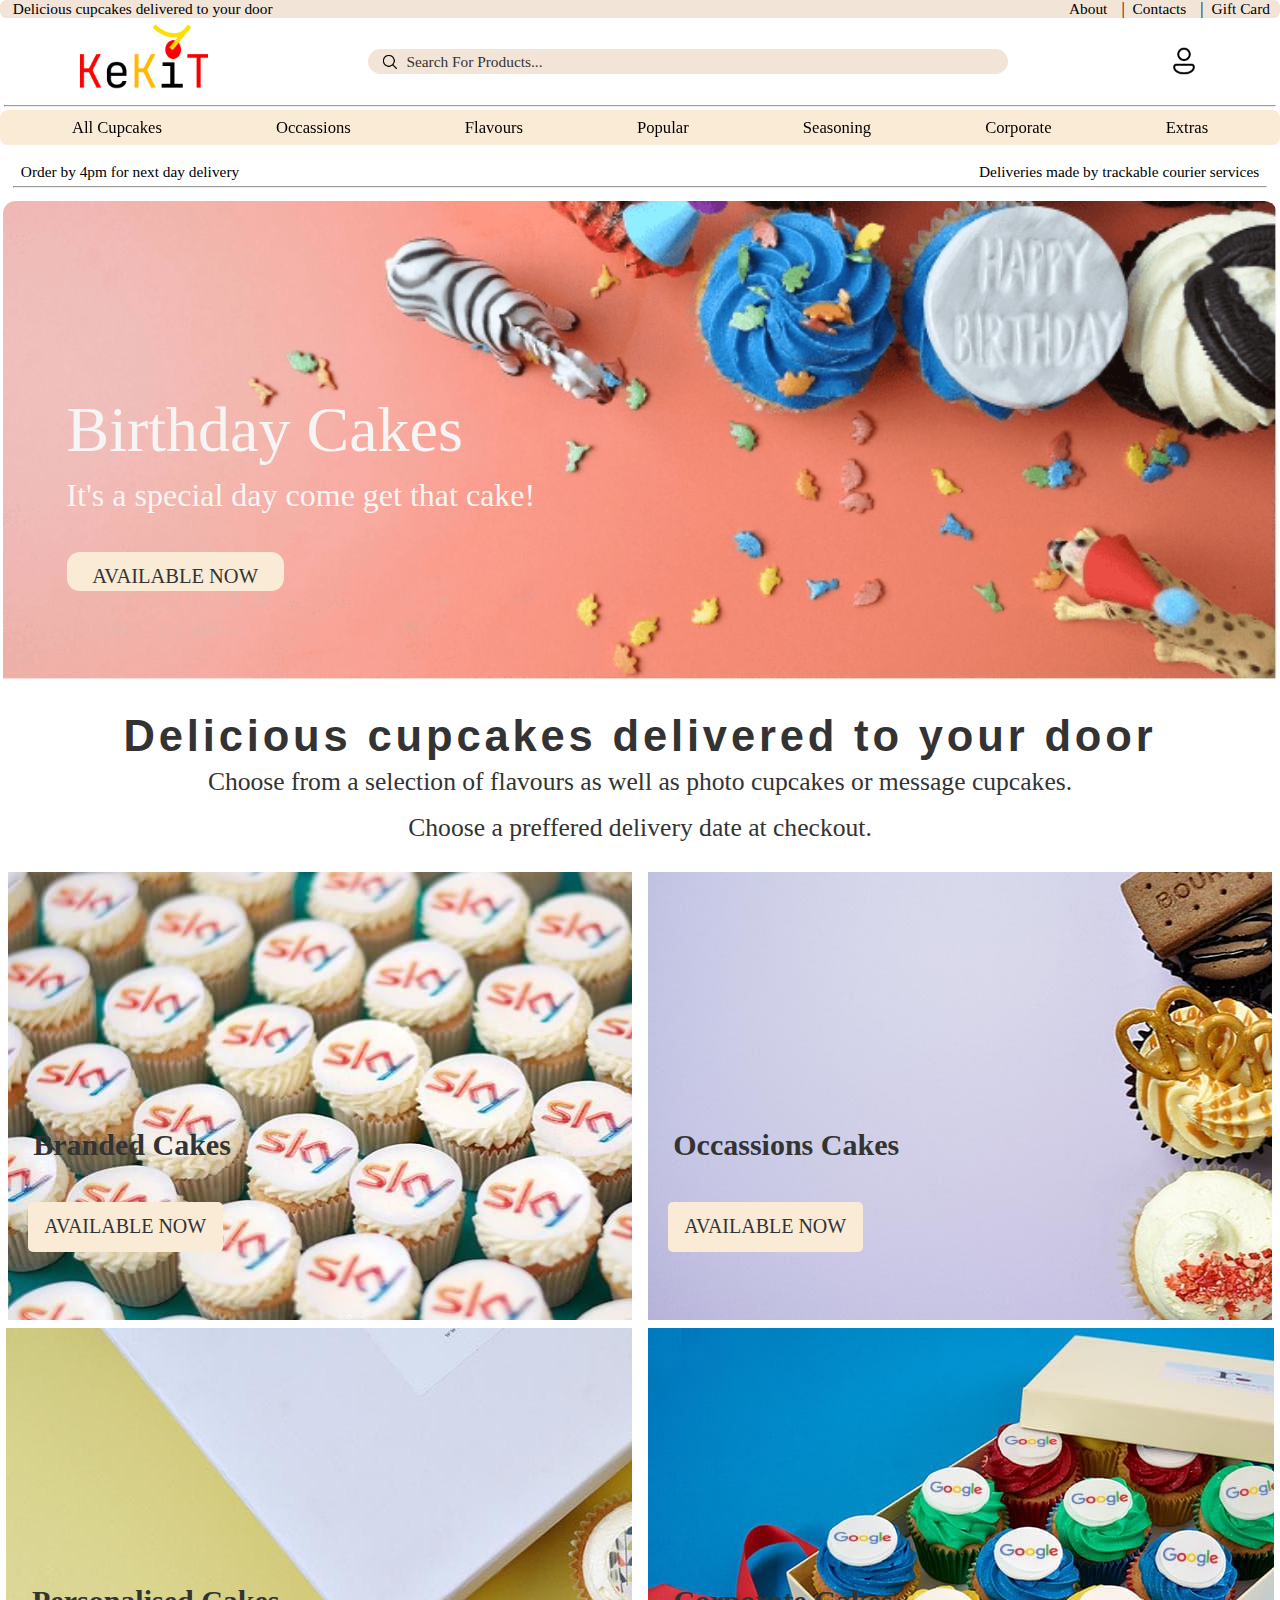
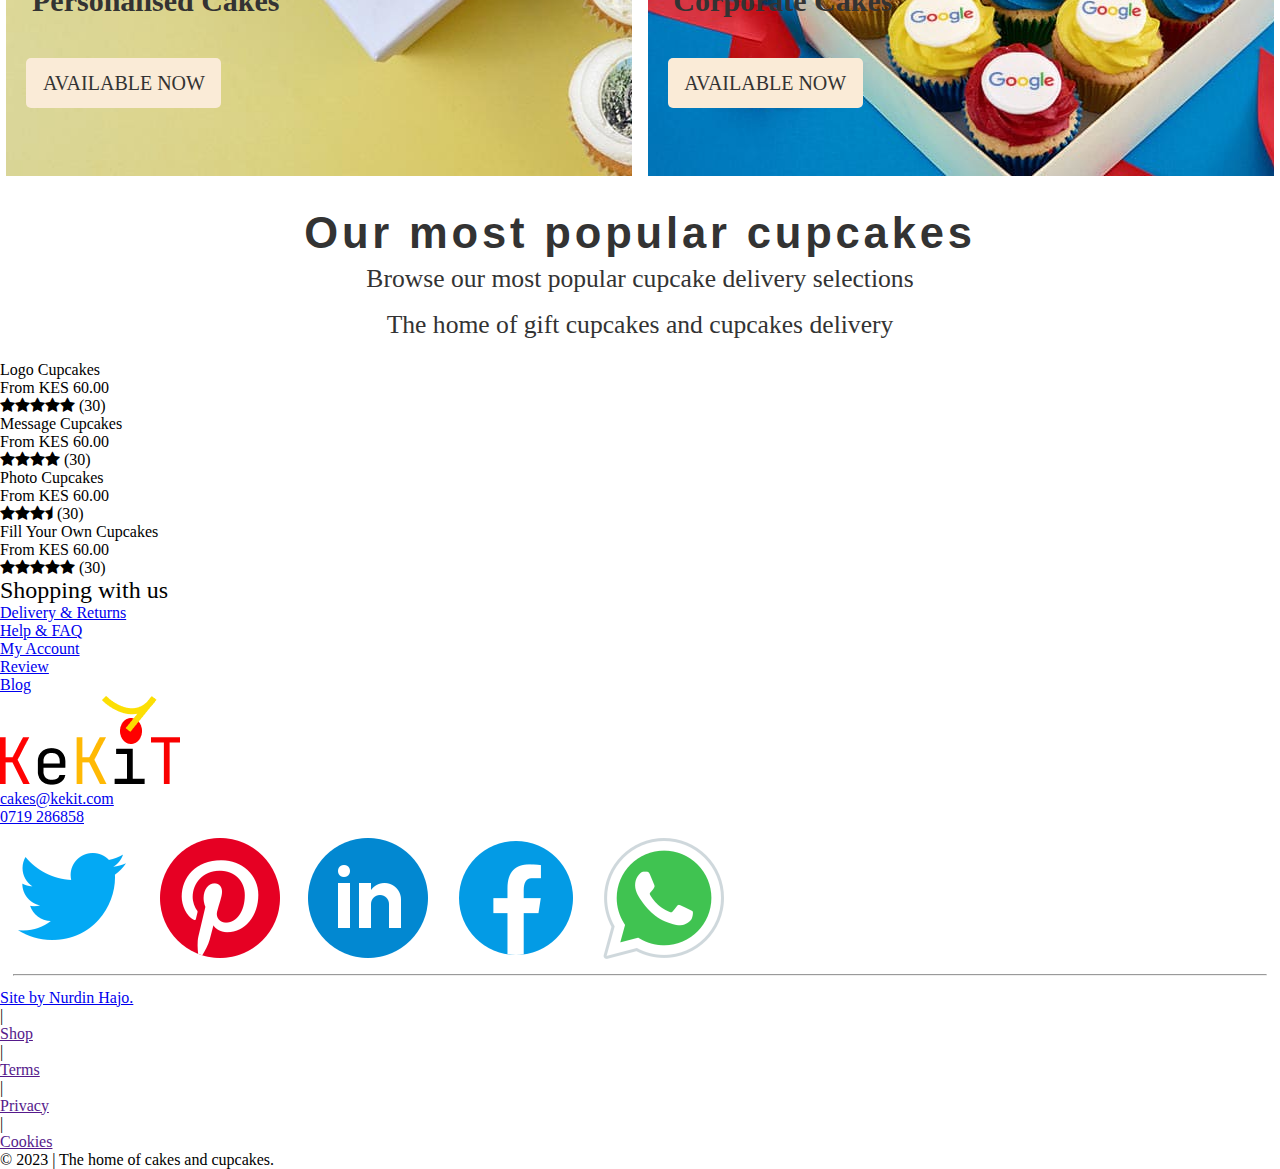
==== index.html @ 591b1cf3 "Style - Improved font responsiveness" ====
<!DOCTYPE html>
<html lang="en">
<head>
 <meta charset="utf-8" />
 <meta http-equiv="X-UA-Compatible" content="IE=edge" />
 <meta name="viewport" content="width=device-width, initial-scale=1.0" />
 <title>Home - KeKiT</title>
 <meta name="viewport" content="width=device-width, initial-scale=1" />
 <!------------------Font Awesome CDN------------------------>
 <link
   rel="stylesheet"
   href="https://stackpath.bootstrapcdn.com/font-awesome/4.7.0/css/font-awesome.min.css"
 />
 <!------------------Font Awesome CDN------------------------>

 <link rel="icon" href="/img/cake ico.ico" /> 
 <link rel="stylesheet" type="text/css" media="screen" href="./cake.css" />
 <script src="./cake.js"></script>
</head>
<body>
  <!------------------- Div 1----------------------------------->
  <div class="info">
    <p>Delicious  cupcakes delivered to your door</p>
    <span>
     <p>About</p> |&nbsp;
     <p>Contacts</p> |&nbsp;
     <p>Gift Card</p>
    </span>
  </div>

     <!------------------- Div 2----------------------------------->

    
     <div class="logo">
      <a href="cake.html"> <img title="KeKiT" src="/img/Logo.png" alt="KeKiT" /></a>
      <div class="search">
        <input
          type="search"
          placeholder="Search for products..."
          minlength="5"
        />
      </div>
      <div class="user">
        <img src="/img/User.png" alt="User" />
      </div>
    </div>
    <hr class="hr1" />
   <!------------------- Div 3----------------------------------->
   <div class="nav">
    <ul>
      <li>
        <a href="#">All Cupcakes</a>
        <div class="sub-menu-1">
          <ul>
            <li><a href="#">Cupcakes</a></li>
            <li><a href="#">Cupcakes</a></li>
            <li class="hover-me">
              <a href="#"><i class="fa fa-angle-right"></i>Cupcakes</a>
              <div class="sub-menu-2">
                <ul>
                  <li><a href="#">Cupcake 1</a></li>
                  <li><a href="#">Cupcake 2</a></li>
                  <li><a href="#">Cupcake 3</a></li>
                  <li><a href="#">Cupcake 4</a></li>
                </ul>
              </div>
            </li>
            <li class="hover-me">
              <a href="#"><i class="fa fa-angle-right"></i>Cupcakes</a>
              <div class="sub-menu-2">
                <ul>
                  <li><a href="#">Cupcake 1</a></li>
                  <li><a href="#">Cupcake 2</a></li>
                  <li><a href="#">Cupcake 3</a></li>
                  <li><a href="#">Cupcake 4</a></li>
                </ul>
              </div>
            </li>
          </ul>
        </div>
      </li>
      <li>
        <a href="#">Occassions</a>
      </li>
      <li>
        <a href="#">Flavours</a>
        <div class="sub-menu-1">
          <ul>
            <li><a href="#">Cupcakes</a></li>
            <li><a href="#">Cupcakes</a></li>
            <li class="hover-me">
              <a href="#"><i class="fa fa-angle-right"></i>Cupcakes</a>
              <div class="sub-menu-2">
                <ul>
                  <li><a href="#">Cupcake 1</a></li>
                  <li><a href="#">Cupcake 2</a></li>
                  <li><a href="#">Cupcake 3</a></li>
                  <li><a href="#">Cupcake 4</a></li>
                </ul>
              </div>
            </li>
            <li class="hover-me">
              <a href="#"><i class="fa fa-angle-right"></i>Cupcakes</a>
              <div class="sub-menu-2">
                <ul>
                  <li><a href="#">Cupcake 1</a></li>
                  <li><a href="#">Cupcake 2</a></li>
                  <li><a href="#">Cupcake 3</a></li>
                  <li><a href="#">Cupcake 4</a></li>
                </ul>
              </div>
            </li>
          </ul>
        </div>
      </li>
      </li>
      <li>
        <a href="#">Popular</a>
      </li>
      <li>
        <a href="#">Seasoning</a>
      </li>
      <li>
        <a href="#">Corporate</a>
        <div class="sub-menu-1">
          <ul>
            <li><a href="#">Cupcakes</a></li>
            <li><a href="#">Cupcakes</a></li>
            <li class="hover-me">
              <a href="#"><i class="fa fa-angle-right"></i>Cupcakes</a>
              <div class="sub-menu-2">
                <ul>
                  <li><a href="#">Cupcake 1</a></li>
                  <li><a href="#">Cupcake 2</a></li>
                  <li><a href="#">Cupcake 3</a></li>
                  <li><a href="#">Cupcake 4</a></li>
                </ul>
              </div>
            </li>
            <li class="hover-me">
              <a href="#"><i class="fa fa-angle-right"></i>Cupcakes</a>
              <div class="sub-menu-2">
                <ul>
                  <li><a href="#">Cupcake 1</a></li>
                  <li><a href="#">Cupcake 2</a></li>
                  <li><a href="#">Cupcake 3</a></li>
                  <li><a href="#">Cupcake 4</a></li>
                </ul>
              </div>
            </li>
          </ul>
        </div>
      </li>
      </li>
      <li>
        <a href="#">Extras</a>
      </li>
    </ul>
  </div>

  <!------------------- Div 4----------------------------------->  
  <div class="delivery">
    <p>Order by 4pm for next day delivery</p>
    <p>Deliveries made by trackable courier services</p>
  </div>

  <hr>
    <!------------------- Div 5----------------------------------->  

  <main>
    <div class="container">   
      <div class="column-1">
        <h1>Birthday Cakes </h1>
        <h2>It's a special day come get that cake!</h2>
        <a href="#"><button class="btn">AVAILABLE NOW</button></a>
      </div> 
    </div> 

    <!------------------- Div 6----------------------------------->
    <div class="more">
      <h3>Delicious cupcakes delivered to your door</h3>
      <p>Choose from a selection of flavours as well as photo cupcakes or message cupcakes.  </p>
      <p>Choose a preffered delivery date at checkout.</p>
    </div>
      <!------------------- Div 7----------------------------------->
      <div class="pics">  
        <div class="pic-1"><h3>Branded Cakes</h3>
          <a href="#"><button class="bttn">AVAILABLE NOW</button></a>
        </div>
        
        <div class="pic-2"><h3>Occassions Cakes</h3>
          <a href="#"><button class="bttn">AVAILABLE NOW</button></a>
        </div>
      </div>
        <div class="pics-2">
            
          <div class="pic-3"> <h3>Personalised Cakes</h3>
           <a href="#"><button class="bttn">AVAILABLE NOW</button></a>
          </div>
              
          <div class="pic-4"><h3>Corporate Cakes</h3>
            <a href="#"><button class="bttn">AVAILABLE NOW</button></a>
          </div>
        </div>
      
        </main>
  <!------------------- Div 8-------------------------------->


  <div class="more2">
    <h3>Our most popular cupcakes</h3>
    <p>Browse our most popular cupcake delivery selections</p>
    <p>The home of gift cupcakes and cupcakes delivery</p>
  </div>
    <!------------ Div 7 (Same Css Code as Div 7)--------------->

    <div class="d-block">
      <div class="frame">
        <div class="block-1"></div>
         <h4>Logo Cupcakes</h4>
         <p>From KES 60.00</p>
   
          <p class="star"><i class="fa fa-star"></i><i class="fa fa-star"></i><i class="fa fa-star"></i><i class="fa fa-star"></i><i class="fa fa-star"></i>&nbsp;<span class="rating">(30)</span> 
          </p>
        
    </div>
     <div class="frame">
        <div class="block-2"></div>
         <h4>Message Cupcakes</h4>
        <p>From KES 60.00</p>
        <p class="star"><i class="fa fa-star"></i><i class="fa fa-star"></i><i class="fa fa-star"></i><i class="fa fa-star"></i>&nbsp;<span class="rating">(30)</span> </p>
    </div>
    <div class="frame">
        <div class="block-3"></div>
         <h4>Photo Cupcakes</h4>
        <p>From KES 60.00</p>
        <p class="star"><i class="fa fa-star"></i><i class="fa fa-star"></i><i class="fa fa-star"></i><i class="fa fa-star-half"></i>&nbsp;<span class="rating">(30)</span> </p>
    </div>
      <div class="frame">
        <div class="block-4"></div>
         <h4>Fill Your Own Cupcakes</h4>
        <p>From KES 60.00</p>
        <p class="star"><i class="fa fa-star"></i><i class="fa fa-star"></i><i class="fa fa-star"></i><i class="fa fa-star"></i><i class="fa fa-star"></i>&nbsp;<span class="rating">(30)</span>        
      </div>
    </div>
    <!------------------- Div 9-------------------------------->
    <div class="footer1">
      <div class="shop">
        <h2>Shopping with us</h2>
        <a href="#"><p>Delivery & Returns</p></a>
        <a href="#"><p>Help & FAQ</p></a>
        <a href="#"><p>My Account</p></a>
        <a href="#"><p>Review</p></a>
        <a href="#"><p>Blog</p></a>
      </div>
      <div class="socials">
        <img id="logo" src="/img/Logo.png" alt="KeKiT Logo">
        <a href="mailto:cakes@kekit.com"><p>cakes@kekit.com</p></a>
        <a href="tel:+254 719 286858"><p>0719 286858</p></a>
    
        <a class="social" href=""><img src="/img/Twitter.png" alt=""></a>
        <a class="social" href=""><img src="/img/Pininterest.png" alt=""></a>
        <a class="social" href=""><img src="/img/LinkedIn.png" alt=""></a>
        <a class="social" href=""><img src="/img/Facebook.png" alt=""></a>
        <a class="social" href=""><img src="/img/WhatsApp.png" alt=""></a>
      </div>
     </div>
        <!------------------- Div 11 (FOOTER)-------------------------------->
     <hr>
     <footer>
      <div class="extra1">
    <ul>
      <li><a href="https://github.com/nurdinhajo" target="_blank">Site by Nurdin Hajo.</a></li><span class="divider">|</span>
    
      <li><a href="">Shop </a></li><span class="divider">|</span>
      <li><a href="">Terms</a></li><span class="divider">|</span>
      <li><a href="">Privacy</a></li><span class="divider">|</span>
      <li><a href="">Cookies</a></li>
    </ul>
      </div>
      <div class="extra2">
        <p>&#169 2023 | The home of cakes and cupcakes.</p>
      </div> 
     </footer>
</body>
</html>
---- cake.css ----
* {
 padding: 0;
 margin: 0;
 box-sizing: border-box;
 font-family: Cambria, Cochin, Georgia, Times, "Times New Roman", serif;
 font-weight: 500;
 position: relative;
}

*::selection {
 background-color: #333;
 color: whitesmoke;
}

:root {
 --peach: #f2e5d7;
 --hover: rgb(83, 80, 80);
 --star-unicode: \2B50;
}

::-webkit-scrollbar {
 width: 10px;
 border-radius: 10px;
 background-color: antiquewhite;
}

::-webkit-scrollbar-thumb {
 border-radius: 10px;
 background-color: rgb(233, 203, 163);
}

body {
 width: 100%;
 overflow: auto;
 overflow-x: hidden;
 height: auto;
}

/*----------------------Div 1--------------------------------*/

.info {
 align-items: center;
 width: auto;
 height: auto;
 box-sizing: border-box;
 border: 0;
 border-radius: 0.5vw;
 background-color: var(--peach);
 display: flex;
 justify-content: space-between;
 font-weight: 400;
}
.info p:first-child{
 margin-left: 1vw;
}
.info p {
 padding: 0;
 font-size: 1.2vw;
}

.info span p {
 display: inline-block;
 padding-right: 10px;
 cursor: pointer;
 text-decoration: none;
 color: black;
}

.info span p:hover {
 color: var(--hover);
}

/*----------------------Div 2--------------------------------*/
.logo {
 box-sizing: border-box;
 border: 0;
 width: 100%;
 height: auto;
 display: flex;
 justify-content: space-around;
 margin-top: -0.6vw;
}

.logo img {
 width: 10vw;
 padding: 1vw 0;
}

input[type="search"] {
 position: relative;
 text-indent: 2vw;
 width: 50vw;
 height: 2vw;
 text-transform: capitalize;
 font-size: 1.2vw;
 font-weight: 500;
 outline: none;
 margin-top: 3vw;
 padding: 0 1vw;
 border-radius: 2vw;
 border: 0;
 background-color: var(--peach);
}

input[type="search"]::placeholder {
 background-image: url(/img/Search.png);
 background-size: cover;
 background-repeat: no-repeat;
 font-size: 1.2vw;
 font-weight: 500;
 background-size: 1.4vw;
 color: #333;
 background-color: var(--peach);
}

.user img {
 margin-top: 1.7vw;
 width: 2.5vw;
 cursor: pointer;
}

.hr1 {
 margin: 0 0.3vw 0.2vw;
}

/*----------------------Div 3--------------------------------*/
.nav {
 position: sticky;
 top: 0.1vw;
 z-index: 1;
}

.nav ul {
 margin: 0;
 margin-bottom: 1vw;
 border-radius: 8px;
 text-align: center;
 list-style-type: none;
 background-color: antiquewhite;
}

.nav ul li {
 display: inline-flex;
 margin: 0 3vw;
 font-size: 1.3vw;
 box-sizing: border-box;
}

.nav ul li a {
 padding: 0.6vw 1.3vw;
 text-decoration: none;
 color: black;
}

.nav ul li a:hover {
 text-decoration: underline;
 color: #333;
}

.sub-menu-1 {
 display: none;
}

.nav ul li:hover .sub-menu-1 {
 position: absolute;
 z-index: 1;
 display: block;
 background-color: antiquewhite;
 width: 12vw;
 margin-top: 2vw;
 margin-left: -1.2vw;
 padding: 0;
}

.nav ul li:hover .sub-menu-1 ul li {
 width: 12vw;
 margin-left: 1.3vw;
 border-bottom: 0.1vw dotted;
 margin: 0;
 box-sizing: border-box;
}

.nav ul li:hover .sub-menu-1 ul li:nth-child(4) {
 border-bottom: none;
 align-content: center;
}

.hover-me .fa {
 float: right;
 top: 0.2vw;
 margin-left: 3.5vw;
}

.sub-menu-2 {
 display: none;
}

.hover-me:hover .sub-menu-2 {
 position: absolute;
 display: block;
 width: 12vw;
 background-color: antiquewhite;
 margin-left: 12.05vw;
}

/*----------------------Div 4--------------------------------*/

.delivery {
 margin: 0 8px;
 padding: 5px 0;
 display: flex;
 justify-content: space-between;
}

.delivery p {
 margin: 0 1vw;
 font-size: 1.2vw;
}

hr {
 margin: 0 1vw 1vw;
}

/*----------------------Div 5--------------------------------*/

.container {
 width: auto;
 height: 50vw;
 margin: 0 0.2vw;
 background: url(/img/bday.png) no-repeat;
 border-radius: 1vw;
 background-size: 100%, 0;
 display: flex;
}

.column-1 {
 display: block;
 block-size: 25%;
 margin: 15vw 0 0 5vw;
}

.column-1 h1 {
 font-size: 5vw;
 font-weight: 500;
 color: whitesmoke;
}

.column-1 h2 {
 font-size: 2.5vw;
 margin-top: 10px;
 color: whitesmoke;
}

.btn {
 min-width: 4vw;
 height: 3vw;
 color: #333;
 padding: 1vw 2vw;
 margin-top: 3vw;
 font-size: 1.6vw;
 cursor: pointer;
 transition: all 0.3s ease;
 position: relative;
 display: inline-block;
 outline: none;
 overflow: hidden;
 border-radius: 1vw;
 border: none;
 background-color: antiquewhite;
}

.btn:hover {
 border-radius: 1vw;
 padding-right: 5vw;
 padding-left: 1vw;
}

.btn:hover:after {
 opacity: 1;
 right: 1vw;
}

.btn:after {
 content: "\00BB";
 position: absolute;
 opacity: 0;
 font-size: 1.8vw;
 line-height: 2.9vw;
 top: 0;
 right: -1vw;
 transition: 0.6s;
}

/*----------------------Div 6--------------------------------*/

.more {
 box-sizing: border-box;
 width: auto;
 height: auto;
 display: block;
 margin-top: -11vw;
 text-align: center;
 line-height: 3.6vw;
 color: #333;
 padding: 1vw;
}


.more h3 {
 font-family: Verdana, Geneva, Tahoma, sans-serif;
 font-weight: bold;
 font-size: 3.4vw;
 letter-spacing: 0.3vw;
}

.more p {
 font-size: 2vw;
}


/*----------------------Div 7--------------------------------*/

.pics {
 box-sizing: border-box;
 /* margin: 100vw 300px 0; */
 display: flex;
 margin: 0;
}

.pics-2 {
 box-sizing: border-box;
 margin: -0.5vw -0.1vw 0;
 display: flex;
}

.pic-1,
.pic-2,
.pic-3,
.pic-4 {
 background-size: cover;
 width: 1vw;
 height: 35vw;
 margin: 0.6vw;
 flex: 50%;
}

.pic-1 {
 background: url(/img/Sky\ cakes.jpg) no-repeat;
}

.pic-2 {
 background: url(/img/Fill-You-Own-Personalised-Cupcakes.jpg) no-repeat;
}

.pic-3 {
 background: url(/img/Personalised-Cupcakes.jpg) no-repeat;
}

.pic-4 {
 background: url(/img/google.jpg) no-repeat;
}

.pic-1 h3,
.pic-2 h3,
.pic-3 h3,
.pic-4 h3 {
 margin: 20vw 0 0 2vw;
 font-size: 30px;
 color: #333;
 font-weight: 600;
}

.bttn {
 position: relative;
 margin-left: 20px;
 margin-top: 40px;
 bottom: 0;
 width: 195px;
 height: 50px;
 color: #333;
 padding: 8px 12px;
 font-size: 20px;
 cursor: pointer;
 transition: all 0.3s ease;
 position: relative;
 display: inline-block;
 outline: none;
 overflow: hidden;
 border-radius: 5px;
 border: none;
 background-color: antiquewhite;
}

.bttn:hover {
 border-radius: 5px;
 padding-right: 44px;
 padding-left: 8px;
 padding-top: -300px;
 width: 220px;
 background-color: #333;
 color: antiquewhite;
}

.bttn:hover:after {
 opacity: 1;
 right: 10px;
}

.bttn:after {
 content: "\00BB";
 position: absolute;
 opacity: 0;
 font-size: 20px;
 line-height: 40px;
 top: 0;
 right: -20px;
 transition: 0.6s;
}

/*----------------------Div 6 (Same CSS)--------------------------------*/

.more2 {
 box-sizing: border-box;
 width: auto;
 height: auto;
 display: block;
 margin-top: 1vw;
 text-align: center;
 line-height: 3.6vw;
 color: #333;
 padding: 1vw;
}

.more2 h3 {
 font-family: Verdana, Geneva, Tahoma, sans-serif;
 font-weight: bold;
 font-size: 3.4vw;
 letter-spacing: 0.3vw;
}

.more2 p {
 font-size: 2vw;
}
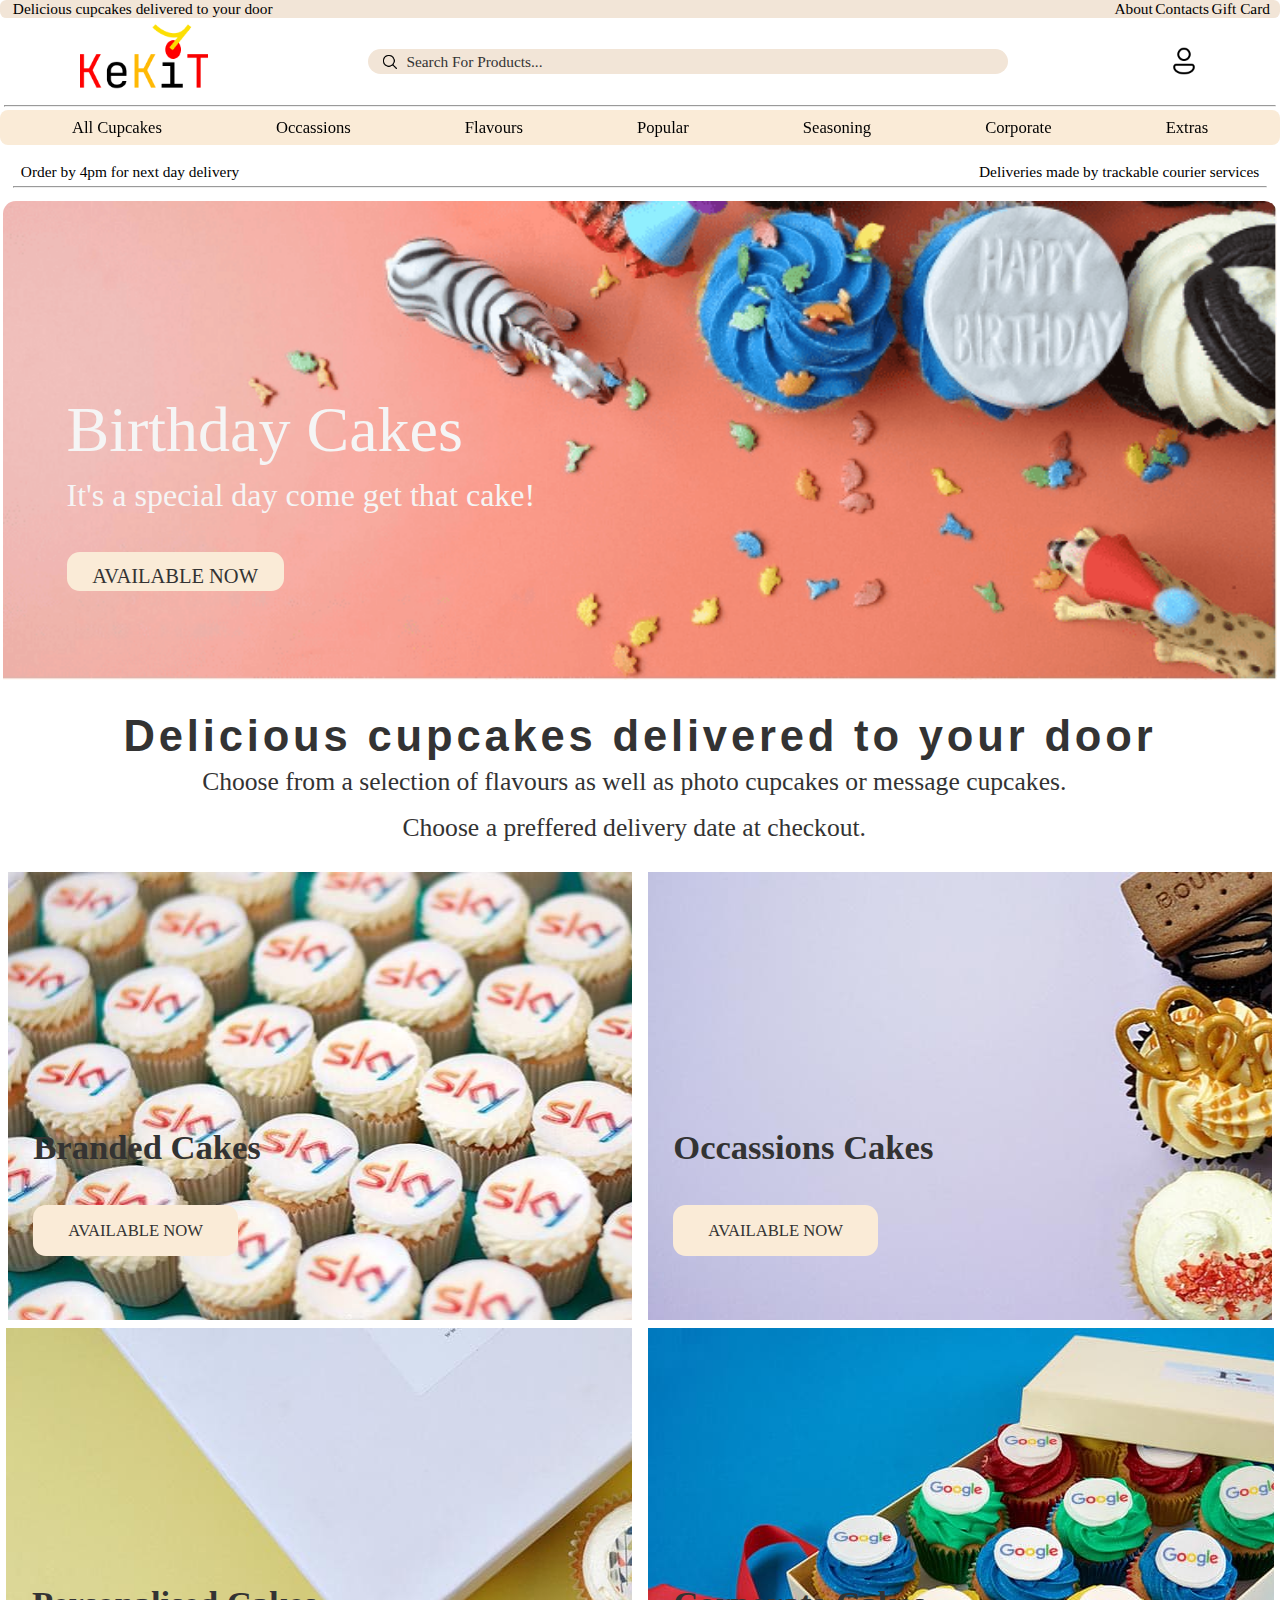
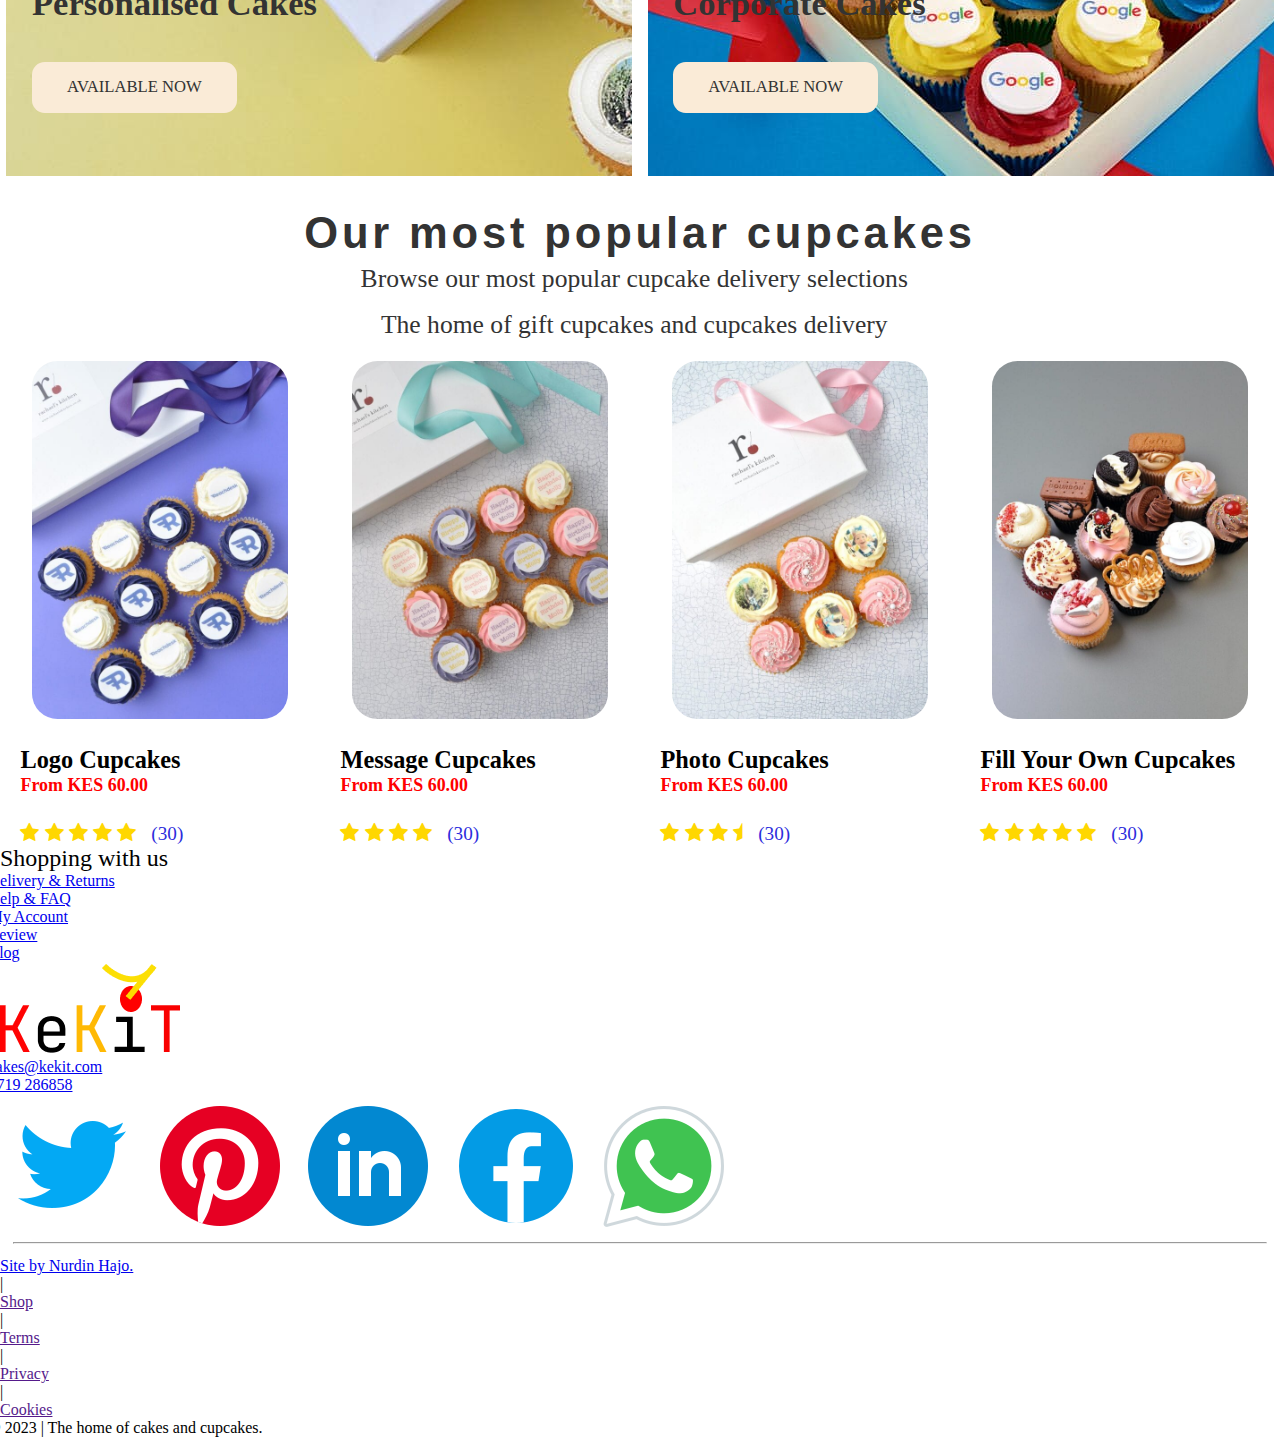
==== commit e50bb84e: "Style - Created Responsive Images" ====
--- a/index.html
+++ b/index.html
@@ -22,8 +22,8 @@
   <div class="info">
     <p>Delicious  cupcakes delivered to your door</p>
     <span>
-     <p>About</p> |&nbsp;
-     <p>Contacts</p> |&nbsp;
+     <p>About</p> 
+     <p>Contacts</p> 
      <p>Gift Card</p>
     </span>
   </div>
--- a/cake.css
+++ b/cake.css
@@ -333,10 +333,7 @@
  display: flex;
 }
 
-.pic-1,
-.pic-2,
-.pic-3,
-.pic-4 {
+.pic-1,.pic-2,.pic-3,.pic-4 {
  background-size: cover;
  width: 1vw;
  height: 35vw;
@@ -360,60 +357,57 @@
  background: url(/img/google.jpg) no-repeat;
 }
 
-.pic-1 h3,
-.pic-2 h3,
-.pic-3 h3,
-.pic-4 h3 {
+.pic-1 h3,.pic-2 h3,.pic-3 h3,.pic-4 h3 {
  margin: 20vw 0 0 2vw;
- font-size: 30px;
+ font-size: 2.7vw;
  color: #333;
  font-weight: 600;
 }
 
 .bttn {
  position: relative;
- margin-left: 20px;
- margin-top: 40px;
+ margin-left: 2vw;
+ margin-top: 3vw;
  bottom: 0;
- width: 195px;
- height: 50px;
- color: #333;
- padding: 8px 12px;
- font-size: 20px;
+ width: 16vw;
+ height: 4vw;
+ color: #333;
+ padding: 0.2vw 1vw;
+ font-size: 1.3vw;
  cursor: pointer;
  transition: all 0.3s ease;
  position: relative;
  display: inline-block;
  outline: none;
  overflow: hidden;
- border-radius: 5px;
+ border-radius: 1vw;
  border: none;
  background-color: antiquewhite;
 }
 
 .bttn:hover {
- border-radius: 5px;
- padding-right: 44px;
- padding-left: 8px;
- padding-top: -300px;
- width: 220px;
+ border-radius: 1vw;
+ padding-right: 2vw;
+ padding-left: 1vw;
+ padding-top: -30vw;
+ width: 17vw;
  background-color: #333;
  color: antiquewhite;
 }
 
 .bttn:hover:after {
  opacity: 1;
- right: 10px;
+ right: 1vw;
 }
 
 .bttn:after {
  content: "\00BB";
  position: absolute;
  opacity: 0;
- font-size: 20px;
- line-height: 40px;
+ font-size: 1.7vw;
+ line-height: 3.6vw;
  top: 0;
- right: -20px;
+ right: -2vw;
  transition: 0.6s;
 }
 
@@ -440,4 +434,96 @@
 
 .more2 p {
  font-size: 2vw;
-}+}
+
+/*----------------------Div 8--------------------------------*/
+.d-block {
+ display: flex;
+ justify-content: space-around;
+ align-items: center;
+}
+
+.block-1:hover,
+.block-2:hover,
+.block-3:hover,
+.block-4:hover {
+ transition: ease-in-out 1s;
+ transform: scale(1.1);
+}
+
+.block-1 {
+ background: url(/img/Logo-Cupcakes.jpg) no-repeat;
+}
+
+.block-2 {
+ background: url(/img/Message-Cupcakes.jpg) no-repeat;
+}
+
+.block-3 {
+ background: url(/img/Photo-Cupcakes.jpg) no-repeat;
+}
+
+.block-4 {
+ background: url(/img/Fill-Your-Own-Cupcakes.jpg) no-repeat;
+}
+
+.block-1, .block-2, .block-3, .block-4{
+ background-size: cover;
+ height: 28vw;
+ width: 20vw;
+ margin-bottom: 2vw;
+ border-radius: 2vw;
+}
+.frame {
+ box-sizing: border-box;
+}
+
+.frame h4,
+p {
+ margin-left: -0.9vw;
+}
+
+.frame h4 {
+ font-size: 1.9vw;
+ font-weight: 600;
+ line-height: 2.4vw;
+}
+
+.frame p {
+ font-size: 1.4vw;
+ font-weight: 600;
+ color: red;
+}
+
+.frame h4:nth-child(1) {
+ margin: 0;
+}
+
+.frame p:nth-child(1) {
+ margin: 0;
+}
+
+.frame h4:nth-child(4) {
+ margin: 0;
+}
+
+.frame h4:nth-child(4) {
+ margin: 0;
+}
+
+.frame .star {
+ margin-top: 2vw;
+ font-size: 1.6vw;
+ border: 0;
+ outline: none;
+ color: gold;
+ letter-spacing: 0.4vw;
+}
+
+.frame .rating {
+ color: rgb(44, 44, 220);
+ letter-spacing: 0;
+ font-size: 1.5vw;
+}
+
+/*----------------------Div 9--------------------------------*/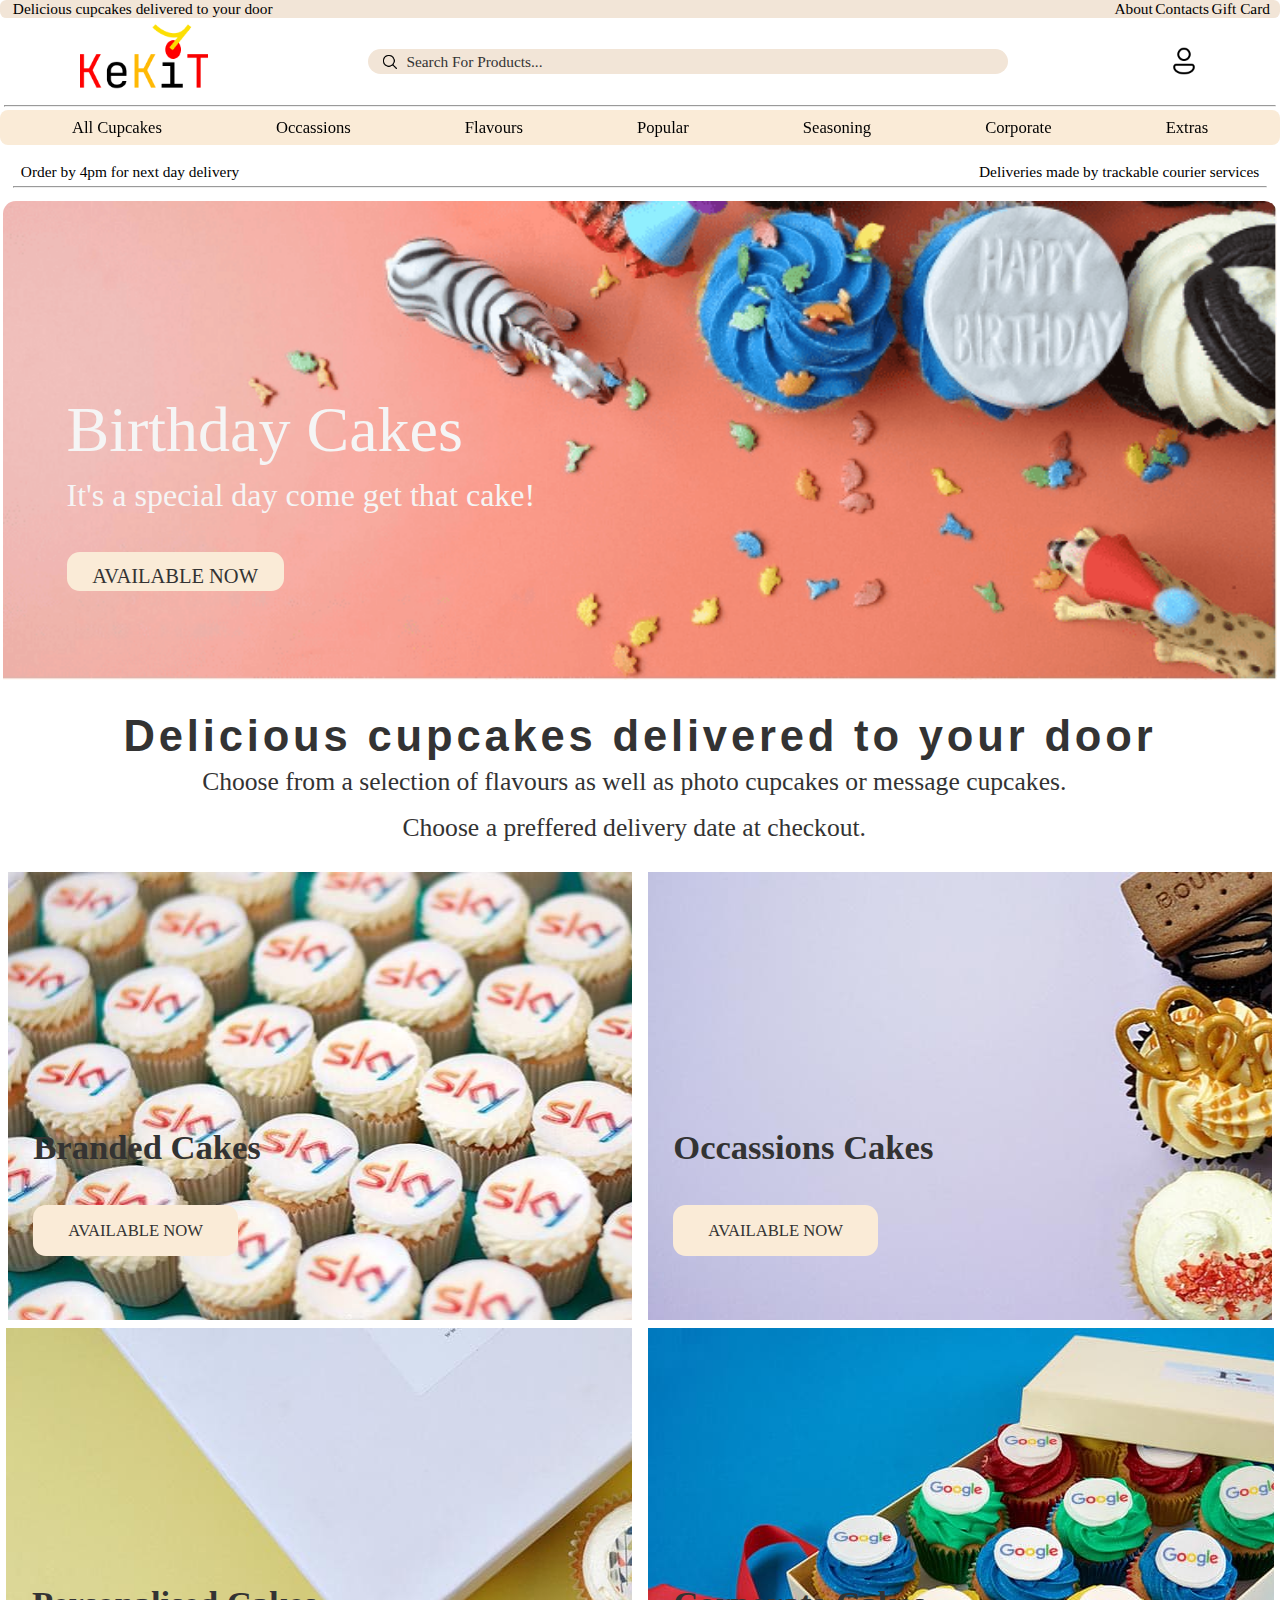
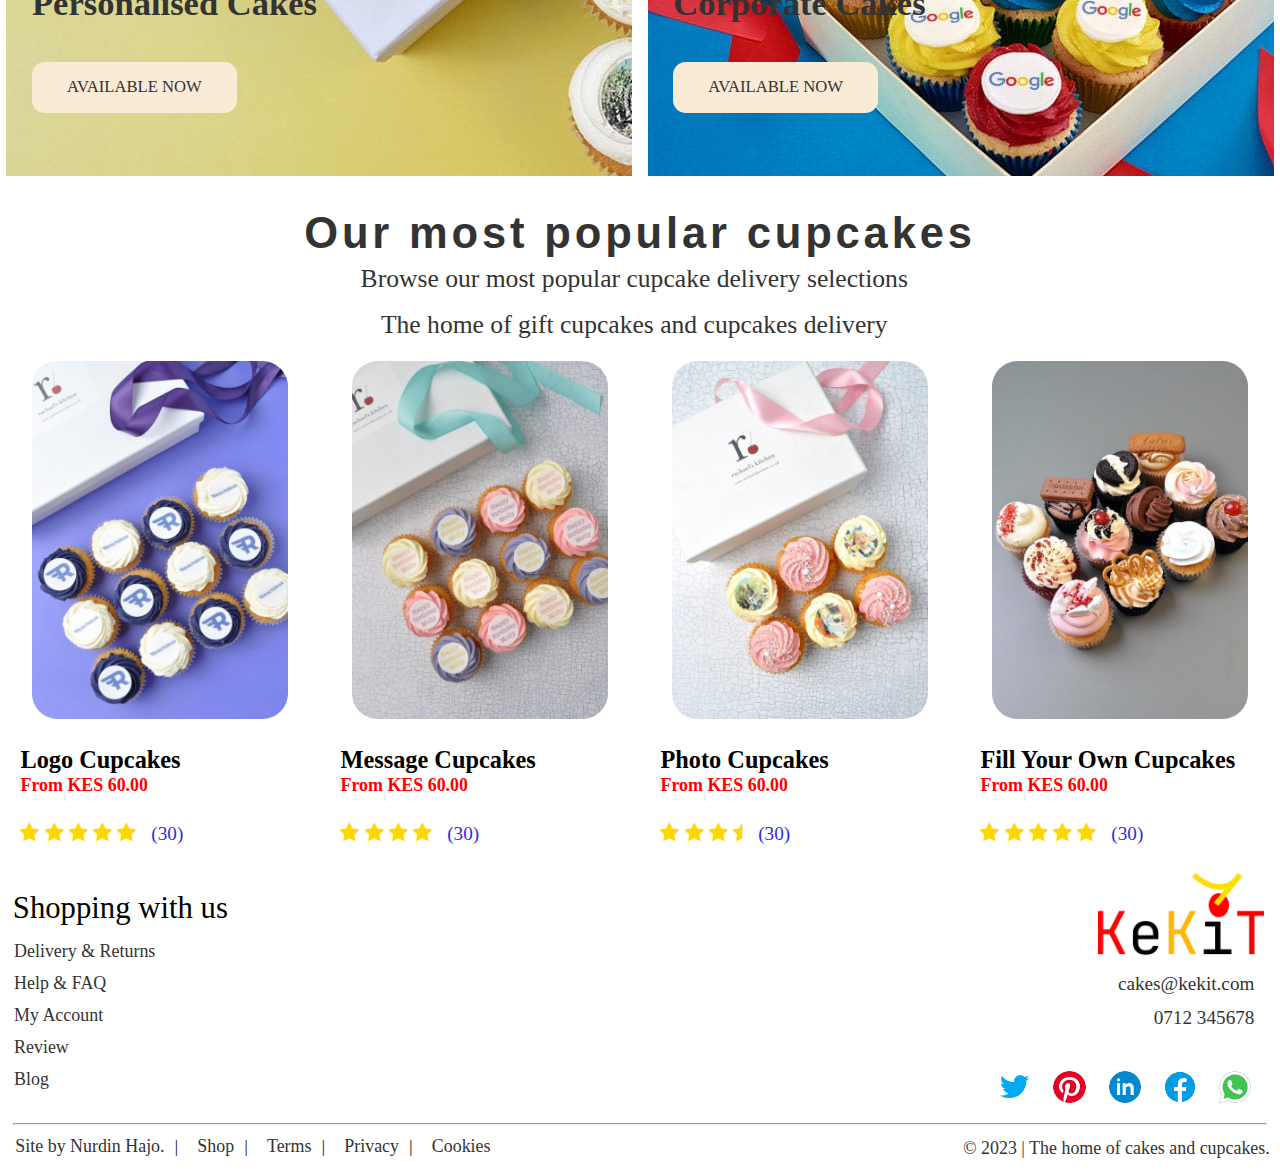
==== commit 8d912f6e: "Style - Responsive Footer" ====
--- a/index.html
+++ b/index.html
@@ -247,16 +247,17 @@
     <div class="footer1">
       <div class="shop">
         <h2>Shopping with us</h2>
-        <a href="#"><p>Delivery & Returns</p></a>
-        <a href="#"><p>Help & FAQ</p></a>
-        <a href="#"><p>My Account</p></a>
-        <a href="#"><p>Review</p></a>
-        <a href="#"><p>Blog</p></a>
+        <p>Delivery & Returns</p> 
+        <p>Help & FAQ</p>
+        <p>My Account</p>
+        <p>Review</p>
+        <p>Blog</p>
       </div>
       <div class="socials">
         <img id="logo" src="/img/Logo.png" alt="KeKiT Logo">
-        <a href="mailto:cakes@kekit.com"><p>cakes@kekit.com</p></a>
-        <a href="tel:+254 719 286858"><p>0719 286858</p></a>
+       <p>cakes@kekit.com</p>
+        <p>0712 345678</p>
+       
     
         <a class="social" href=""><img src="/img/Twitter.png" alt=""></a>
         <a class="social" href=""><img src="/img/Pininterest.png" alt=""></a>
@@ -268,15 +269,12 @@
         <!------------------- Div 11 (FOOTER)-------------------------------->
      <hr>
      <footer>
-      <div class="extra1">
-    <ul>
-      <li><a href="https://github.com/nurdinhajo" target="_blank">Site by Nurdin Hajo.</a></li><span class="divider">|</span>
-    
-      <li><a href="">Shop </a></li><span class="divider">|</span>
-      <li><a href="">Terms</a></li><span class="divider">|</span>
-      <li><a href="">Privacy</a></li><span class="divider">|</span>
-      <li><a href="">Cookies</a></li>
-    </ul>
+      <div class="extra1">    
+          <p>Site by Nurdin Hajo.</p><span class="divider">|</span>
+          <p>Shop </p><span class="divider">|</span>
+          <p>Terms</p><span class="divider">|</span>
+          <p>Privacy</p><span class="divider">|</span>
+          <p>Cookies</p>    
       </div>
       <div class="extra2">
         <p>&#169 2023 | The home of cakes and cupcakes.</p>
--- a/cake.css
+++ b/cake.css
@@ -526,4 +526,97 @@
  font-size: 1.5vw;
 }
 
-/*----------------------Div 9--------------------------------*/+/*----------------------Div 9--------------------------------*/
+
+
+.footer1 {
+ display: flex;
+ justify-content: space-between;
+ margin: 3vw 0 0 1vw;
+}
+
+.footer1 h2 {
+ font-size: 2.4vw;
+ line-height: 4vw;
+}
+
+.shop p {
+ text-decoration: none;
+ color: #333;
+ font-size: 1.4vw;
+ line-height: 2.5vw;
+ left: 1vw;
+ cursor: pointer;
+}
+
+.shop p:hover {
+ color: black;
+}
+
+.socials {
+ top: -1vw;
+ right: 2vw;
+}
+
+.socials img:not(.social img) {
+ width: 13vw;
+ right: -9vw;
+}
+
+.socials p {
+ color: #333;
+ font-size: 1.5vw;
+ text-align: right;
+ text-decoration: none;
+ margin: 1vw 0;
+}
+
+.socials .social img {
+ margin-top: 2vw;
+ width: 3vw;
+ gap: 7vw;
+ margin-left: 1vw;
+}
+
+.socials .social img:hover {
+ transition: ease-in-out 0.4s;
+ transform: scale(1.3);
+ gap: 1vw;
+}
+
+/*----------------------Div 11 (FOOTER)--------------------------------*/
+
+footer {
+ display: flex;
+ justify-content: space-between;
+ margin: 1vw 0;
+}
+
+footer p {
+ display: inline-flex;
+ color: #333;
+ text-decoration: none;
+ cursor: pointer;
+ line-height: 0.2vw;
+ font-size: 1.4vw;
+ margin: 0.2vw 0;
+ left: 0.2vw;
+ margin-left: 1vw;
+}
+
+footer p:hover {
+ color: black;
+ text-decoration: underline;
+}
+
+.extra1 .divider {
+ padding-left: 1vw;
+}
+
+footer .extra2 {
+ right: 1vw;
+ font-size: 1.4vw;
+ color: #333;
+}
+
+/*----------------------Div 12--------------------------------*/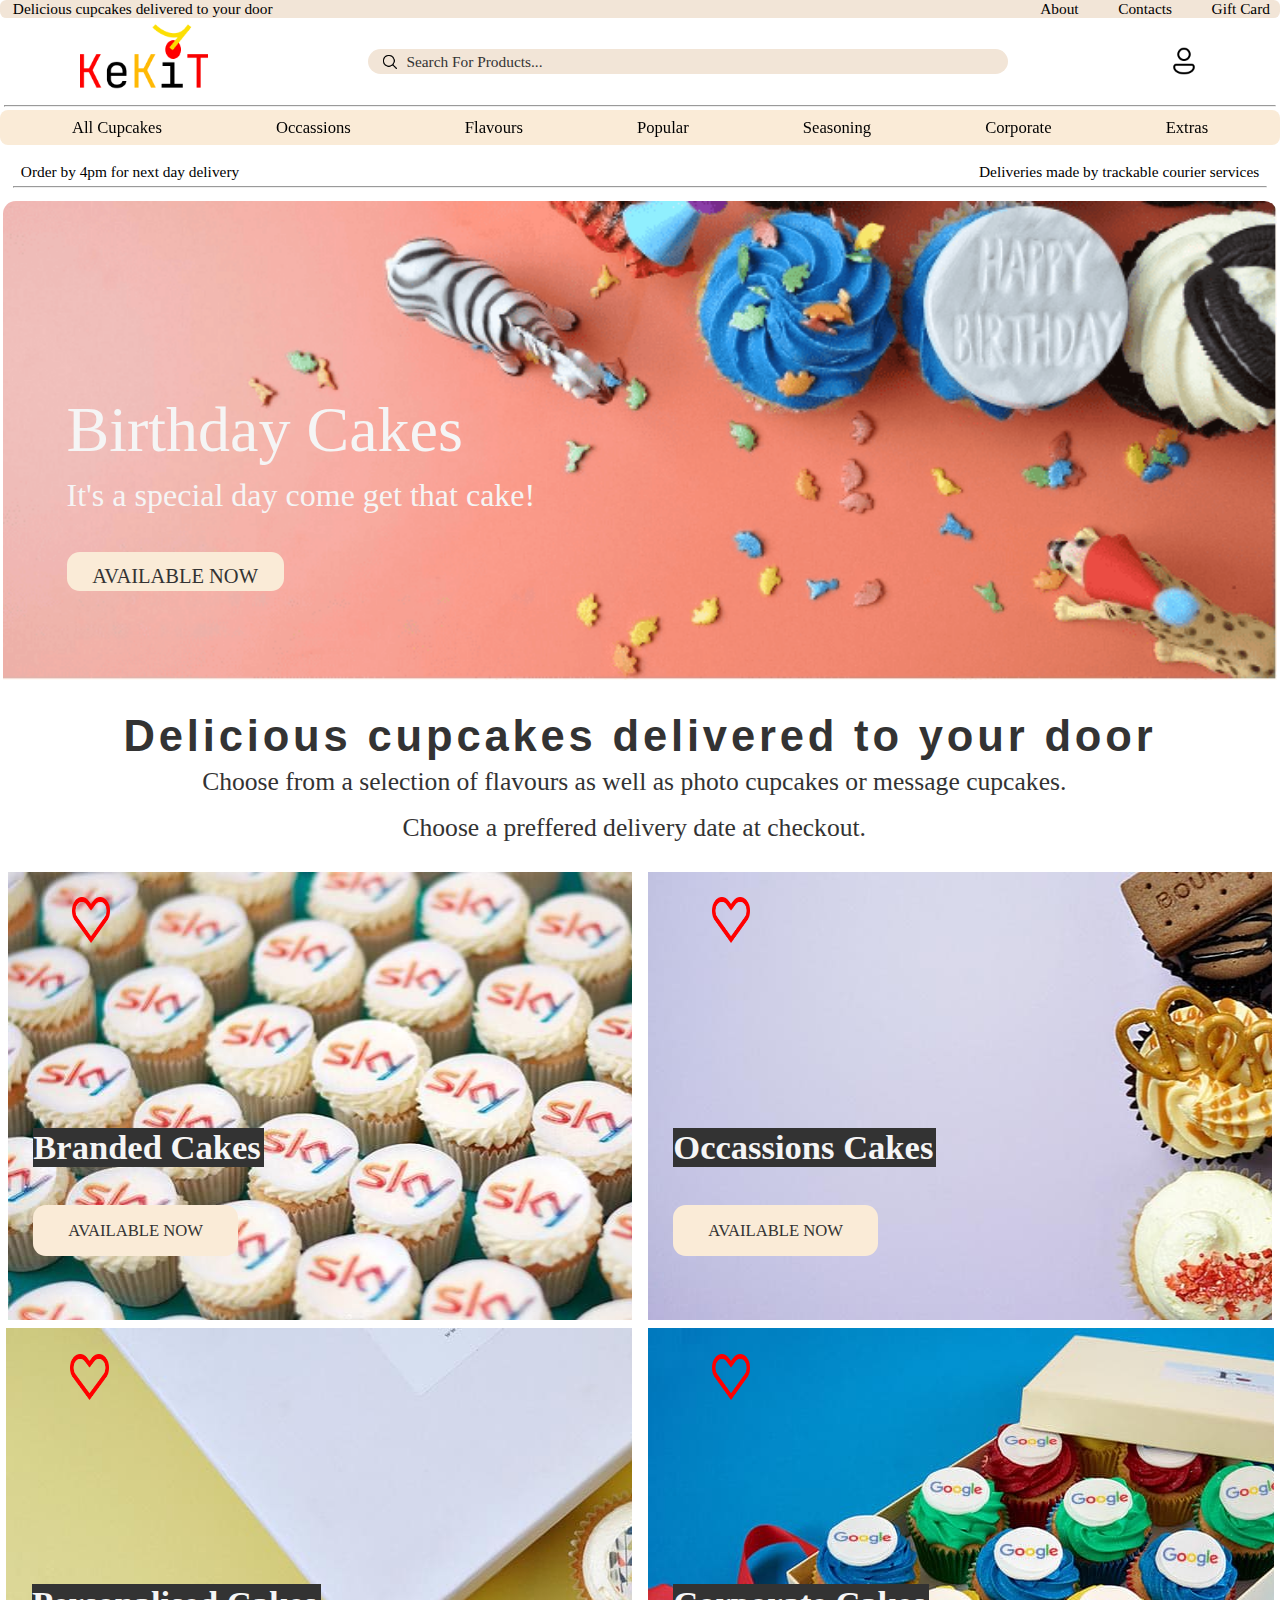
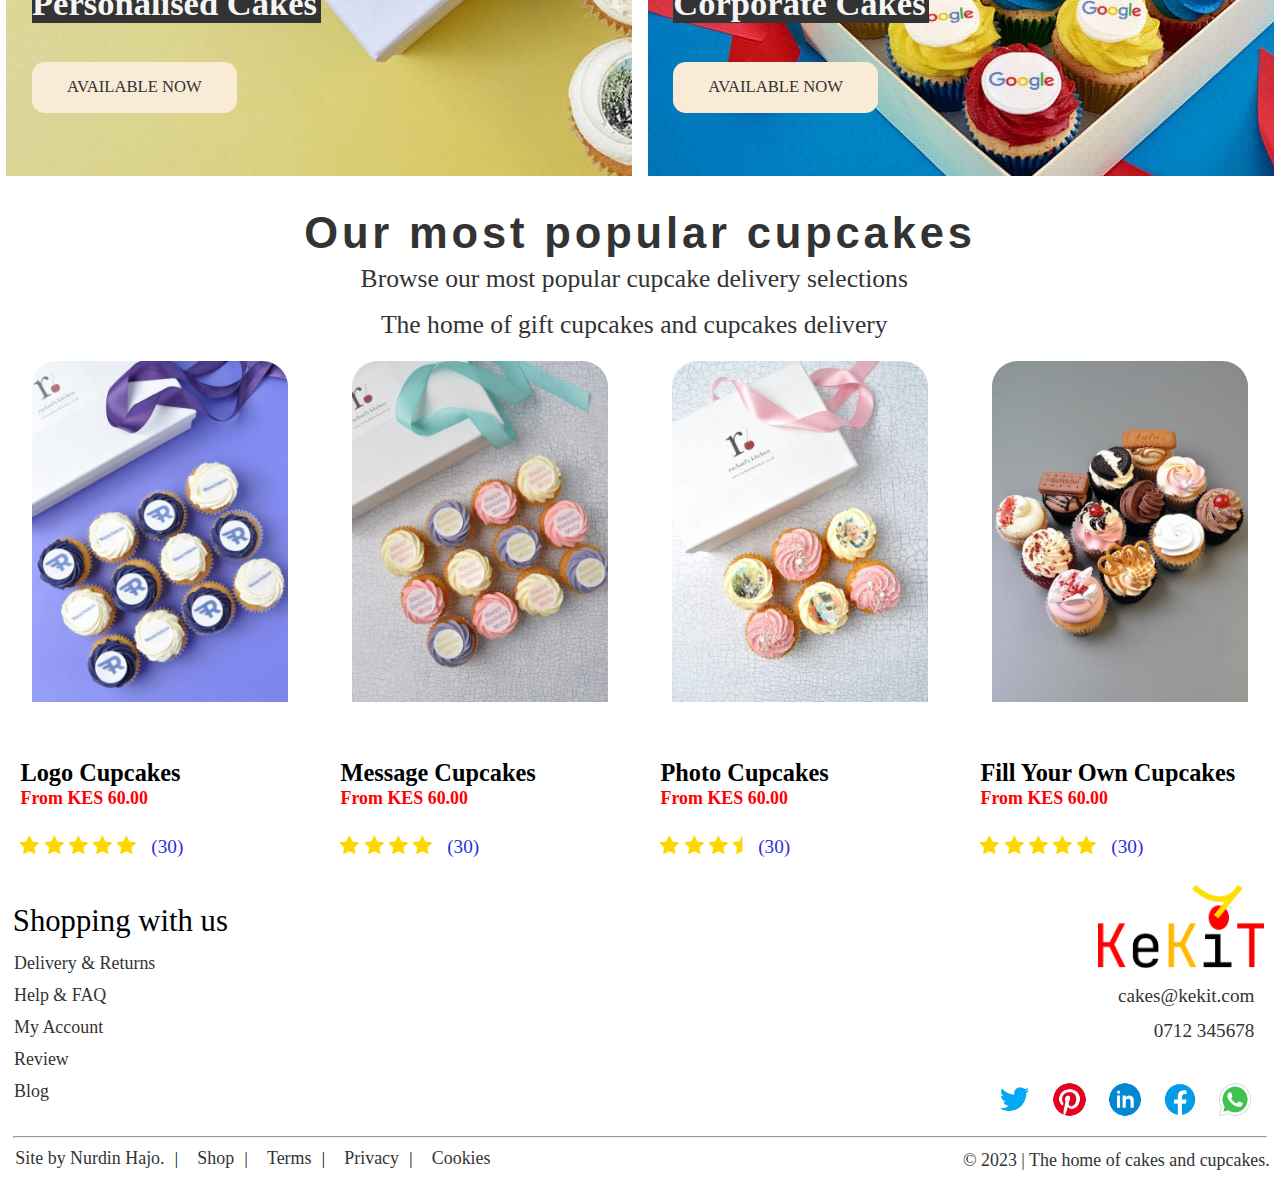
==== commit ed35045d: "Added Like button/Wishlists" ====
--- a/index.html
+++ b/index.html
@@ -13,7 +13,7 @@
  />
  <!------------------Font Awesome CDN------------------------>
 
- <link rel="icon" href="/img/cake ico.ico" /> 
+ <link rel="icon" href="img/cake ico.ico" /> 
  <link rel="stylesheet" type="text/css" media="screen" href="./cake.css" />
  <script src="./cake.js"></script>
 </head>
@@ -22,7 +22,7 @@
   <div class="info">
     <p>Delicious  cupcakes delivered to your door</p>
     <span>
-     <p>About</p> 
+     <p>About</p>
      <p>Contacts</p> 
      <p>Gift Card</p>
     </span>
@@ -32,7 +32,7 @@
 
     
      <div class="logo">
-      <a href="cake.html"> <img title="KeKiT" src="/img/Logo.png" alt="KeKiT" /></a>
+      <a href="#"> <img title="KeKiT" src="./img/Logo.png" alt="KeKiT" /></a>
       <div class="search">
         <input
           type="search"
@@ -41,7 +41,7 @@
         />
       </div>
       <div class="user">
-        <img src="/img/User.png" alt="User" />
+        <img src="./img/User.png" alt="User" />
       </div>
     </div>
     <hr class="hr1" />
@@ -186,20 +186,24 @@
       <div class="pics">  
         <div class="pic-1"><h3>Branded Cakes</h3>
           <a href="#"><button class="bttn">AVAILABLE NOW</button></a>
+          <button title="Add to Wishlist" class="like" ><img src="./img/unlike.png" alt="WishList"></button>
         </div>
         
         <div class="pic-2"><h3>Occassions Cakes</h3>
           <a href="#"><button class="bttn">AVAILABLE NOW</button></a>
+          <button title="Add to Wishlist" class="like" ><img src="./img/unlike.png" alt="WishList"></button>
         </div>
       </div>
         <div class="pics-2">
             
           <div class="pic-3"> <h3>Personalised Cakes</h3>
            <a href="#"><button class="bttn">AVAILABLE NOW</button></a>
+           <button title="Add to Wishlist" class="like" ><img src="./img/unlike.png" alt="WishList"></button>
           </div>
               
           <div class="pic-4"><h3>Corporate Cakes</h3>
             <a href="#"><button class="bttn">AVAILABLE NOW</button></a>
+            <button title="Add to Wishlist" class="like" ><img src="./img/unlike.png" alt="WishList"></button>
           </div>
         </div>
       
@@ -254,16 +258,16 @@
         <p>Blog</p>
       </div>
       <div class="socials">
-        <img id="logo" src="/img/Logo.png" alt="KeKiT Logo">
+        <img id="logo" src="./img/Logo.png" alt="KeKiT Logo">
        <p>cakes@kekit.com</p>
         <p>0712 345678</p>
        
     
-        <a class="social" href=""><img src="/img/Twitter.png" alt=""></a>
-        <a class="social" href=""><img src="/img/Pininterest.png" alt=""></a>
-        <a class="social" href=""><img src="/img/LinkedIn.png" alt=""></a>
-        <a class="social" href=""><img src="/img/Facebook.png" alt=""></a>
-        <a class="social" href=""><img src="/img/WhatsApp.png" alt=""></a>
+        <a class="social" href=""><img src="./img/Twitter.png" alt=""></a>
+        <a class="social" href=""><img src="./img/Pininterest.png" alt=""></a>
+        <a class="social" href=""><img src="./img/LinkedIn.png" alt=""></a>
+        <a class="social" href=""><img src="./img/Facebook.png" alt=""></a>
+        <a class="social" href=""><img src="./img/WhatsApp.png" alt=""></a>
       </div>
      </div>
         <!------------------- Div 11 (FOOTER)-------------------------------->
--- a/cake.css
+++ b/cake.css
@@ -61,6 +61,7 @@
 .info span p {
  display: inline-block;
  padding-right: 10px;
+margin-left: 2vw;
  cursor: pointer;
  text-decoration: none;
  color: black;
@@ -103,7 +104,7 @@
 }
 
 input[type="search"]::placeholder {
- background-image: url(/img/Search.png);
+ background-image: url(./img/Search.png);
  background-size: cover;
  background-repeat: no-repeat;
  font-size: 1.2vw;
@@ -227,7 +228,7 @@
  width: auto;
  height: 50vw;
  margin: 0 0.2vw;
- background: url(/img/bday.png) no-repeat;
+ background: url(./img/bday.png) no-repeat;
  border-radius: 1vw;
  background-size: 100%, 0;
  display: flex;
@@ -341,29 +342,61 @@
  flex: 50%;
 }
 
+.like {
+ position: absolute;
+ top: 2vw;
+ left: 5vw;
+ background: none;
+ cursor: pointer;
+ border: none;
+}
+
+.like img{
+ width: 3vw;
+}
+
+.like img:hover{
+ transition: all linear 0.4s;
+ transform: scale(1.3);
+}
 .pic-1 {
- background: url(/img/Sky\ cakes.jpg) no-repeat;
+ background: url(./img/Sky\ cakes.jpg) no-repeat;
 }
 
 .pic-2 {
- background: url(/img/Fill-You-Own-Personalised-Cupcakes.jpg) no-repeat;
+ background: url(./img/Fill-You-Own-Personalised-Cupcakes.jpg) no-repeat;
 }
 
 .pic-3 {
- background: url(/img/Personalised-Cupcakes.jpg) no-repeat;
+ background: url(./img/Personalised-Cupcakes.jpg) no-repeat;
 }
 
 .pic-4 {
- background: url(/img/google.jpg) no-repeat;
+ background: url(./img/google.jpg) no-repeat;
 }
 
 .pic-1 h3,.pic-2 h3,.pic-3 h3,.pic-4 h3 {
  margin: 20vw 0 0 2vw;
  font-size: 2.7vw;
- color: #333;
+ color: whitesmoke;
+ background-color: #333;
  font-weight: 600;
 }
-
+.pic-1 h3{
+ width: 18vw;
+}
+
+.pic-2 h3{
+ width: 20.5vw;
+}
+
+.pic-3 h3{
+ width: 22.6vw;
+}
+
+.pic-4 h3{
+ width: 20vw;
+}
 .bttn {
  position: relative;
  margin-left: 2vw;
@@ -452,24 +485,24 @@
 }
 
 .block-1 {
- background: url(/img/Logo-Cupcakes.jpg) no-repeat;
+ background: url(./img/Logo-Cupcakes.jpg) no-repeat;
 }
 
 .block-2 {
- background: url(/img/Message-Cupcakes.jpg) no-repeat;
+ background: url(./img/Message-Cupcakes.jpg) no-repeat;
 }
 
 .block-3 {
- background: url(/img/Photo-Cupcakes.jpg) no-repeat;
+ background: url(./img/Photo-Cupcakes.jpg) no-repeat;
 }
 
 .block-4 {
- background: url(/img/Fill-Your-Own-Cupcakes.jpg) no-repeat;
+ background: url(./img/Fill-Your-Own-Cupcakes.jpg) no-repeat;
 }
 
 .block-1, .block-2, .block-3, .block-4{
- background-size: cover;
- height: 28vw;
+ background-size: contain;
+ height: 29vw;
  width: 20vw;
  margin-bottom: 2vw;
  border-radius: 2vw;
